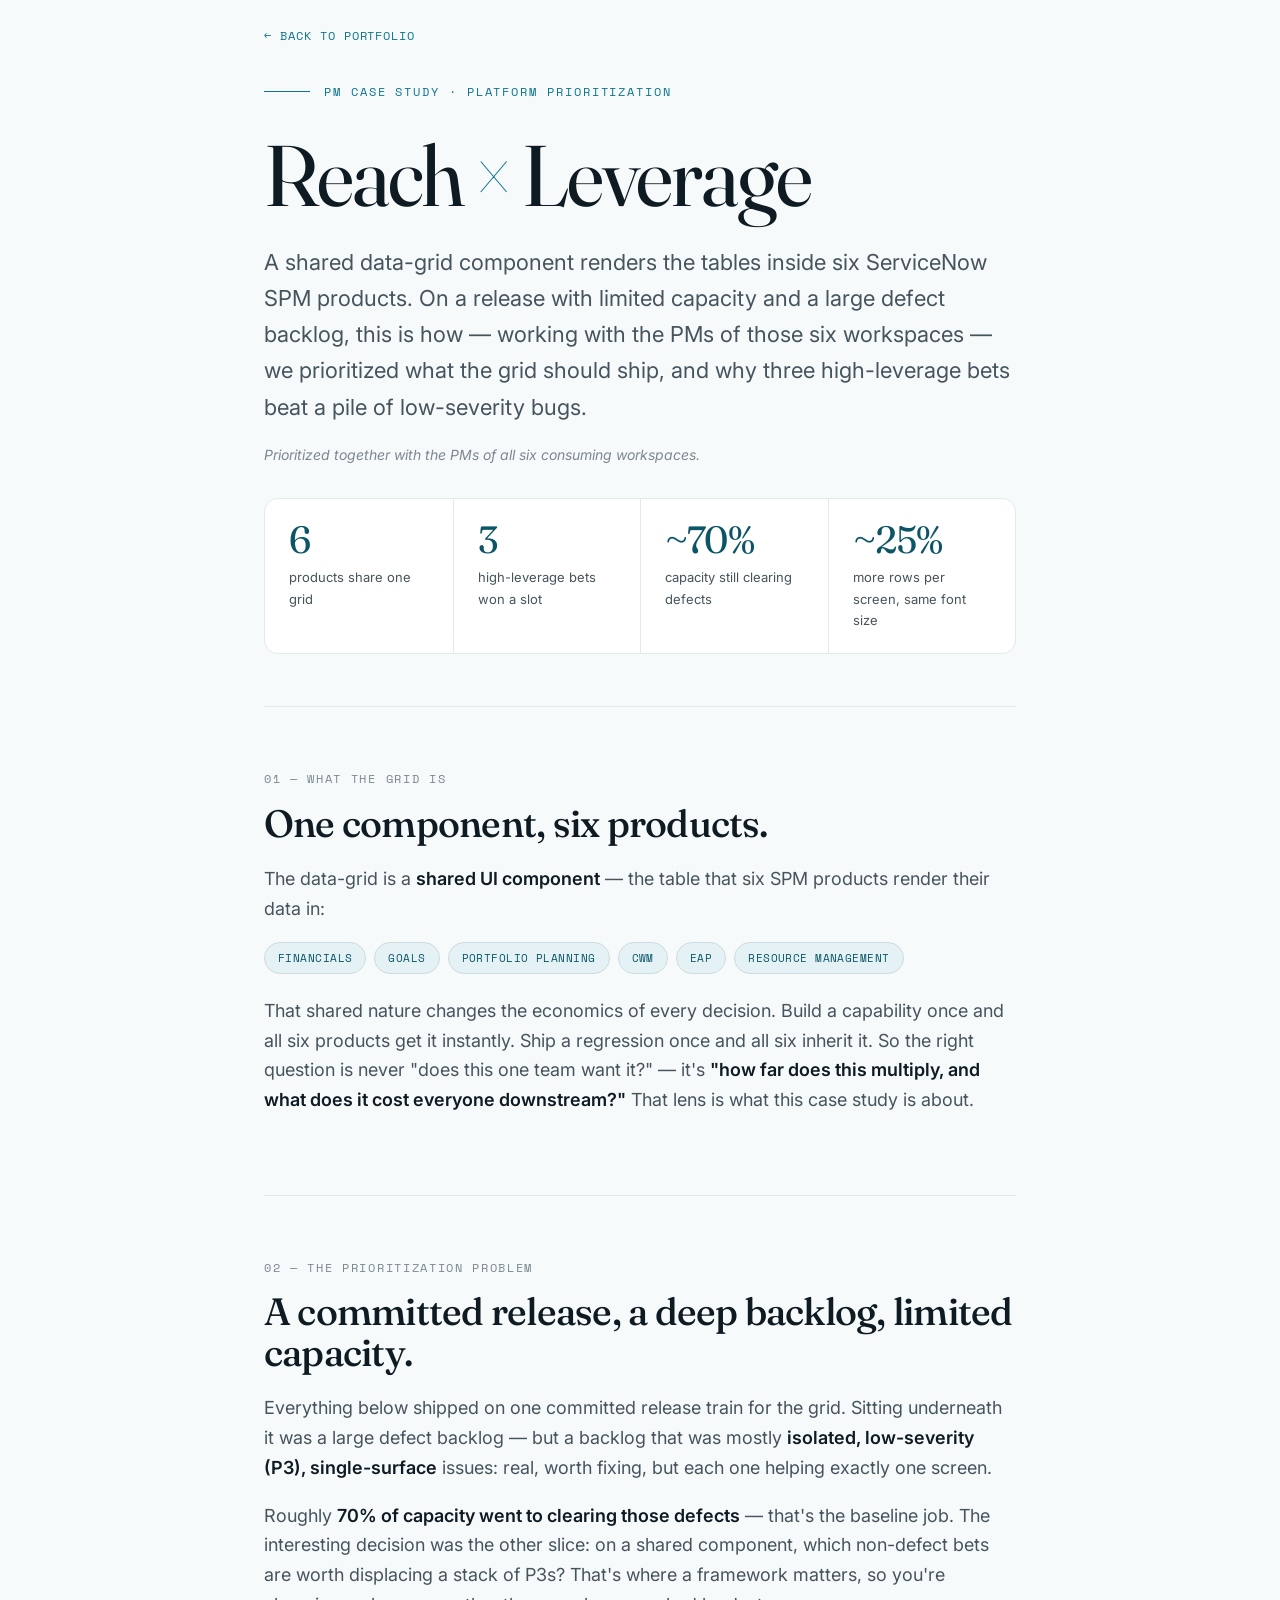
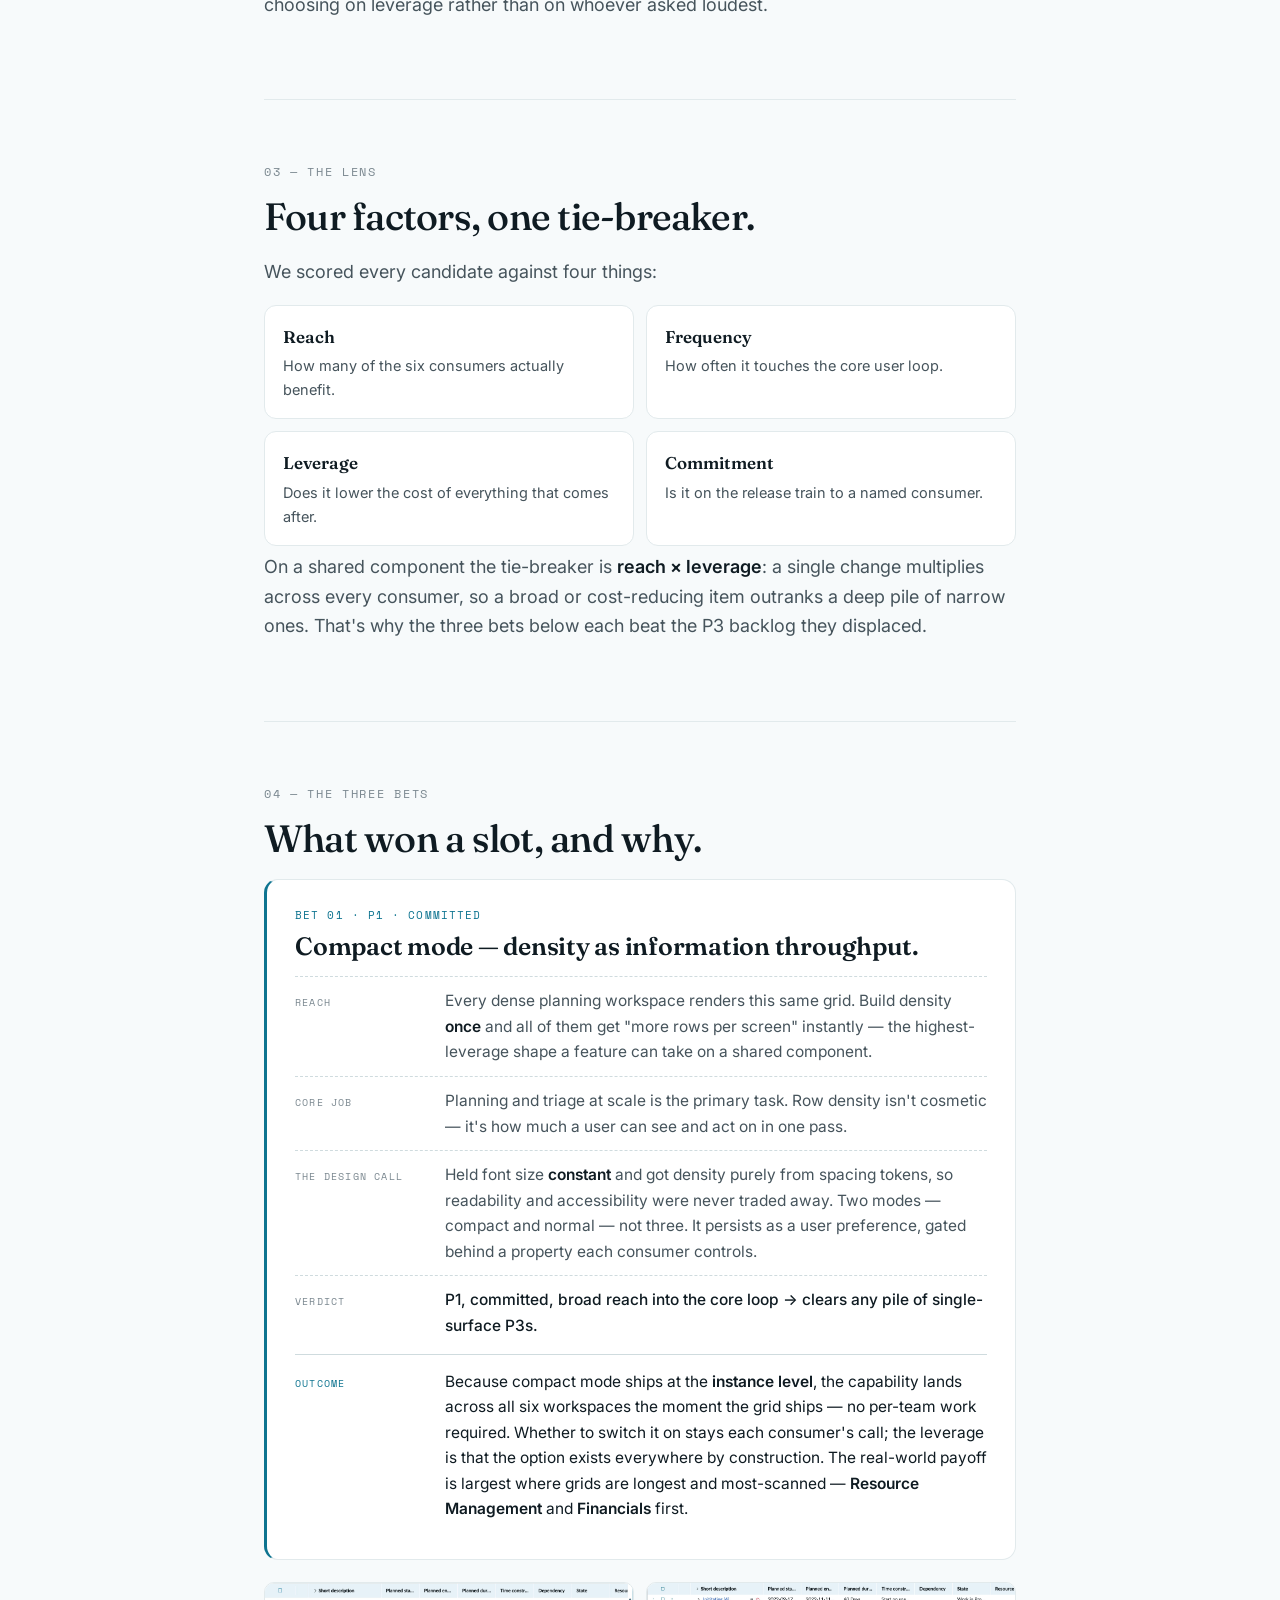
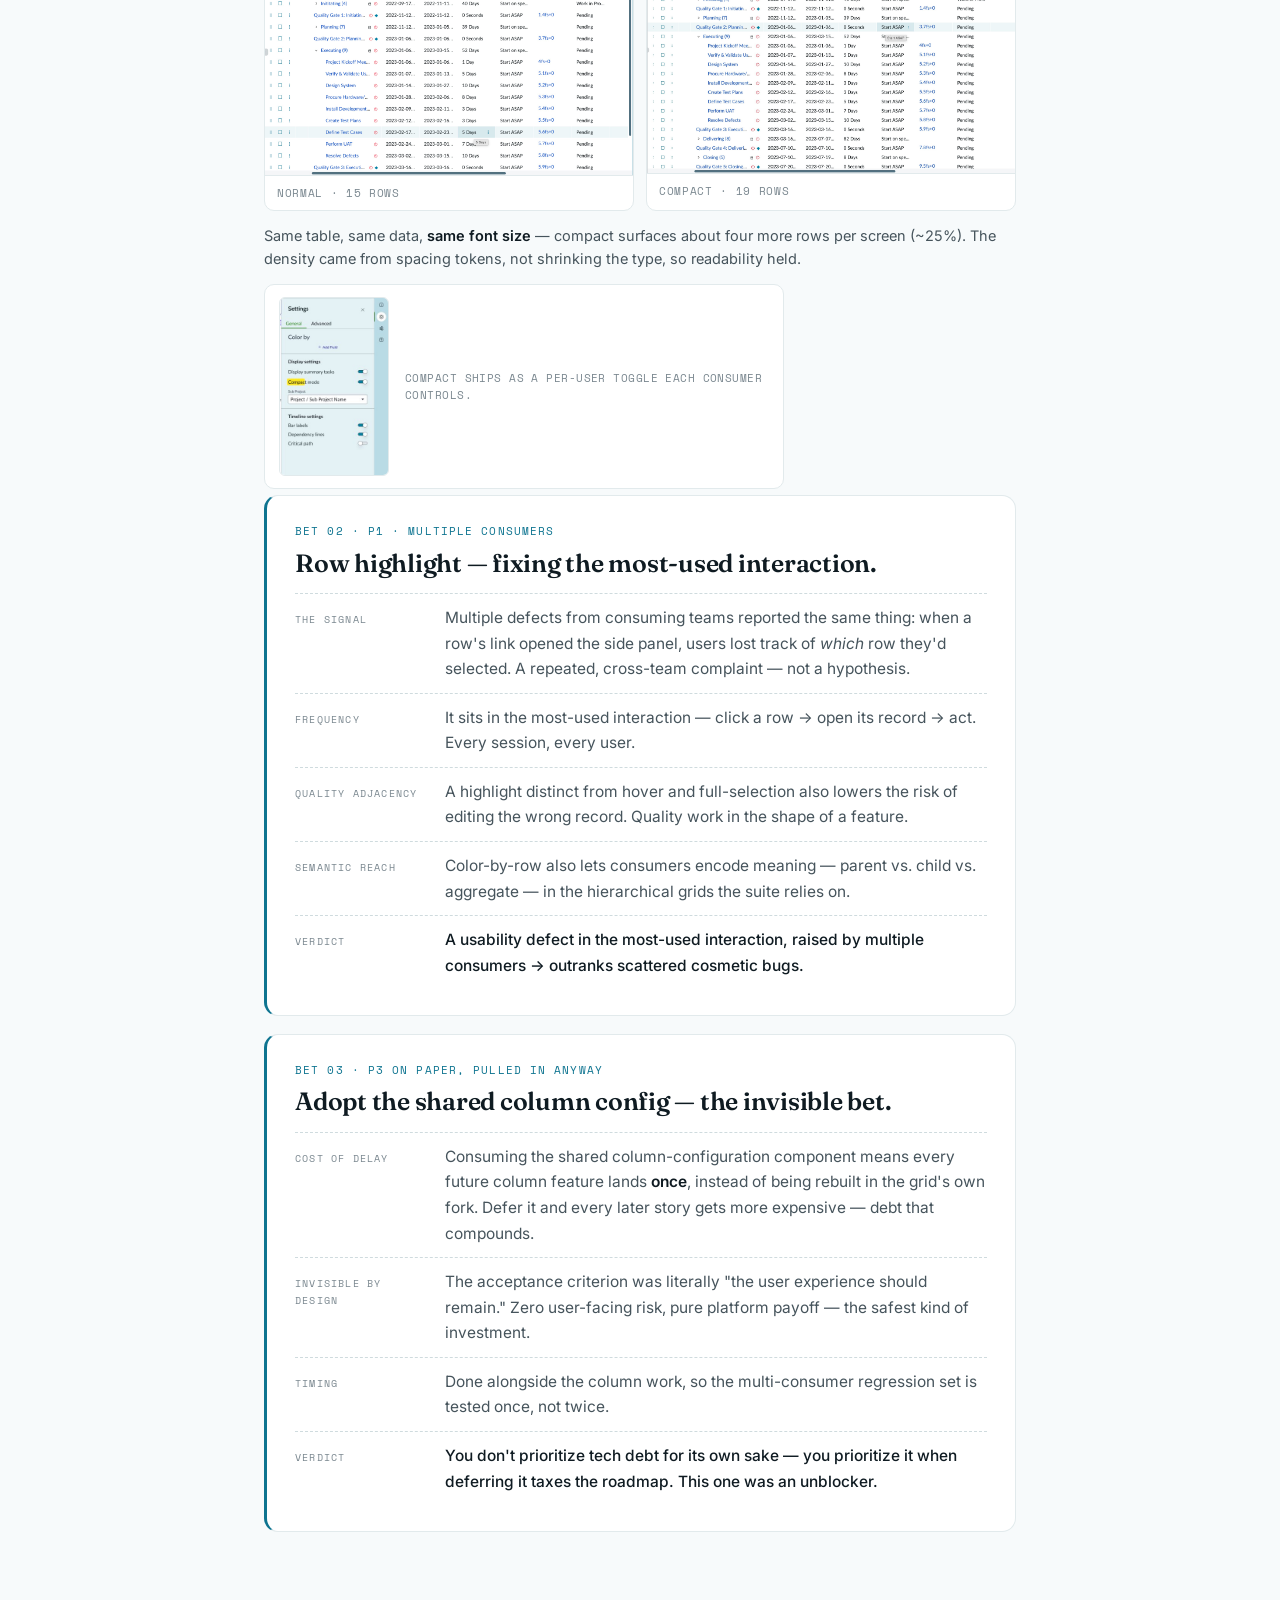
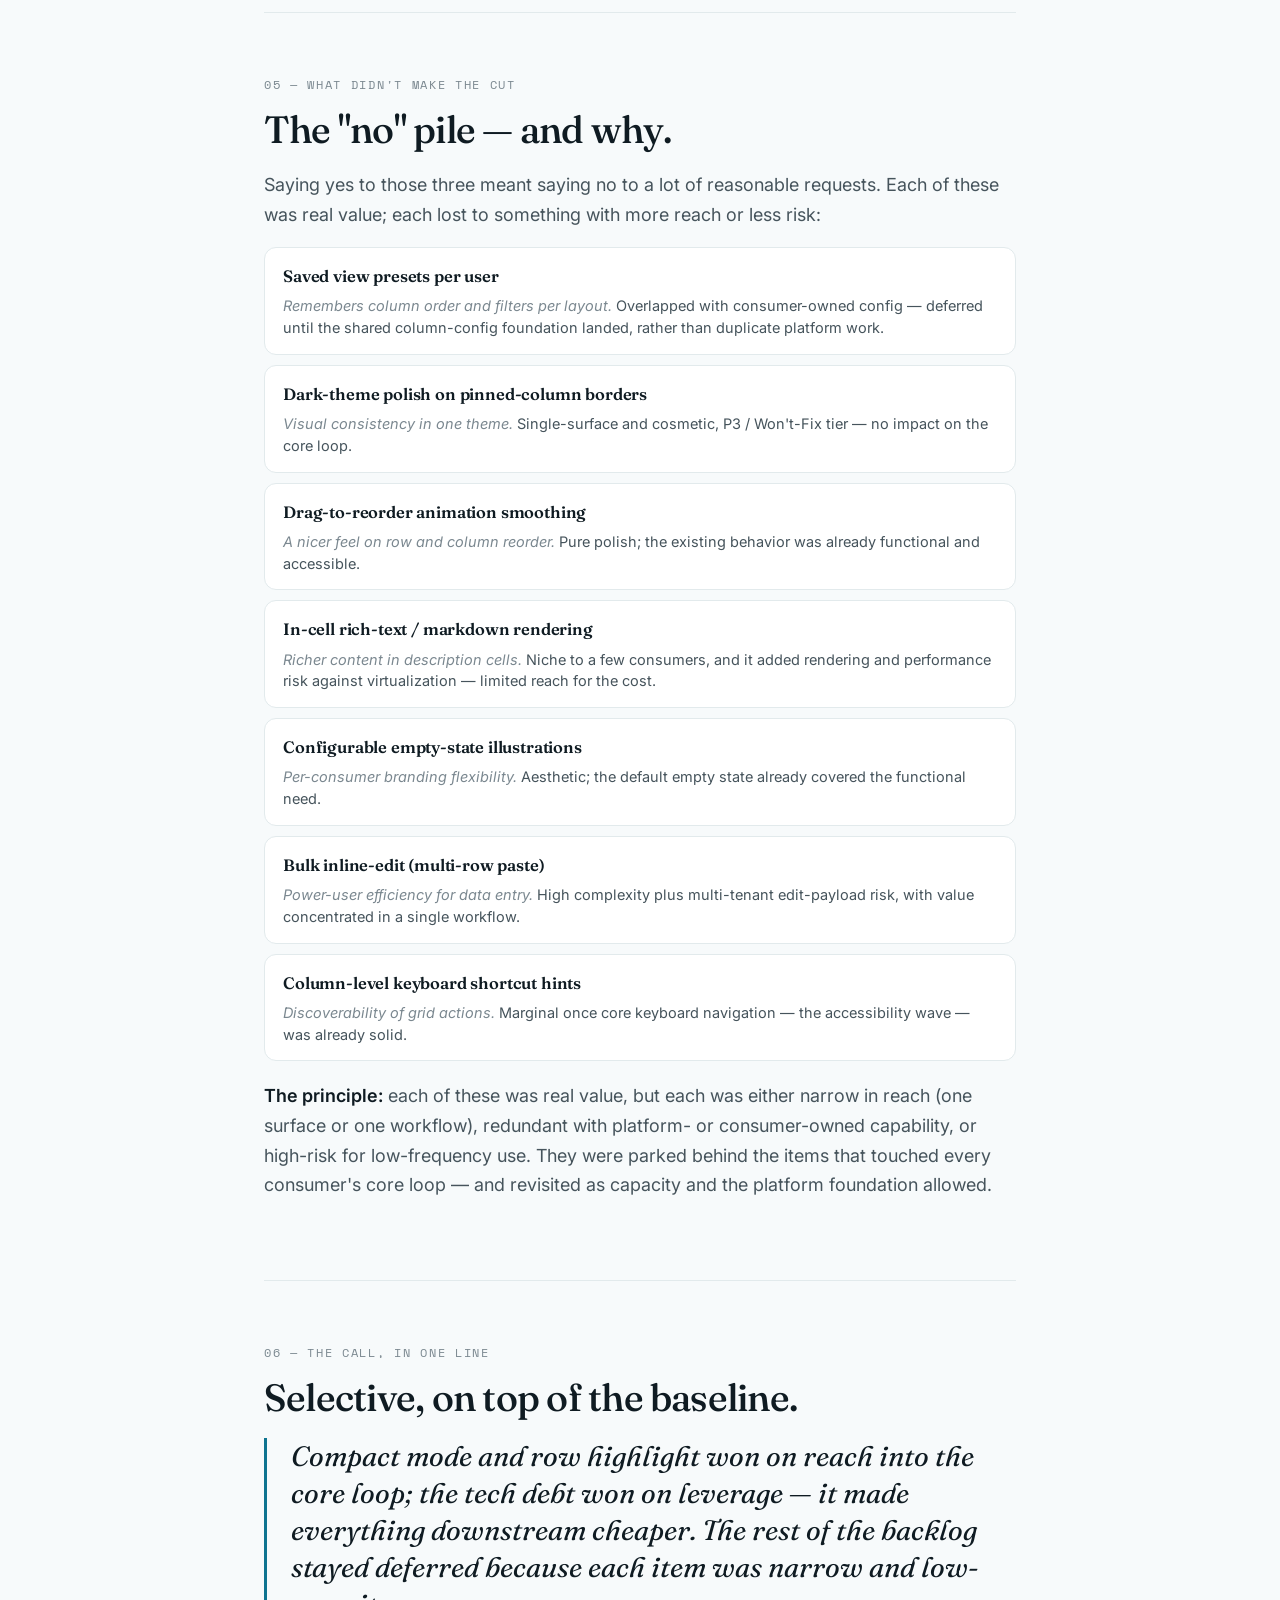
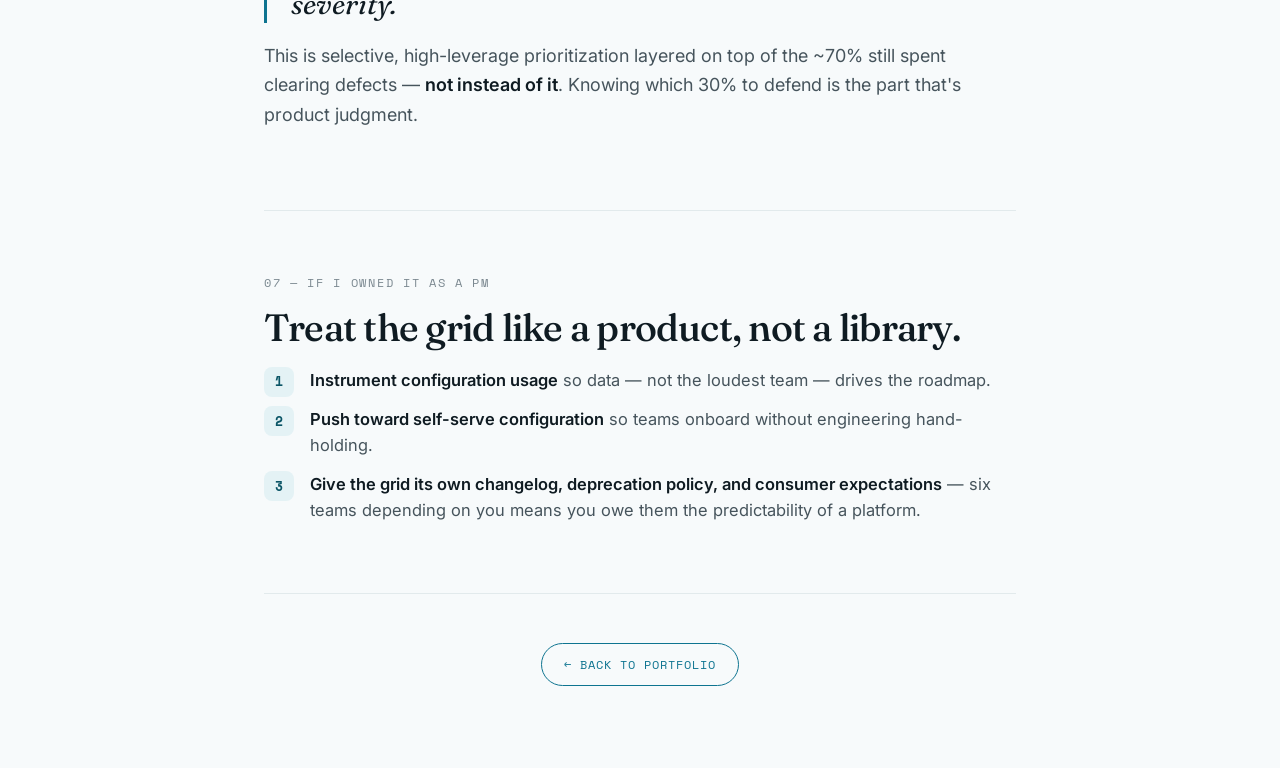
==== case-studies/spm-grid.html @ 5c8970ec "Add files via upload" ====
<!DOCTYPE html>
<html lang="en">
<head>
  <meta charset="UTF-8" />
  <meta name="viewport" content="width=device-width, initial-scale=1.0" />
  <title>Reach × Leverage — Prioritizing a Shared Data-Grid</title>
  <link rel="preconnect" href="https://fonts.googleapis.com" />
  <link rel="preconnect" href="https://fonts.gstatic.com" crossorigin />
  <link href="https://fonts.googleapis.com/css2?family=Fraunces:ital,opsz,wght@0,9..144,300;0,9..144,400;0,9..144,500;0,9..144,600;1,9..144,400;1,9..144,500&family=Inter:wght@300;400;500;600&family=Space+Mono:wght@400;700&display=swap" rel="stylesheet" />
  <style>
    :root{
      --bg:#F7FAFB; --ink:#0F1B22; --soft:#46545C; --muted:#7B8890;
      --line:#E2EAEC; --line2:#CFDBDE;
      --c:#0E7490; --c-deep:#0B5566; --tint:#E4F2F5;
      --fd:"Fraunces",Georgia,serif; --fb:"Inter",system-ui,sans-serif; --fm:"Space Mono",monospace;
      --gut:clamp(22px,5vw,80px); --maxw:880px;
    }
    *{box-sizing:border-box;margin:0;padding:0}
    html{scroll-behavior:smooth}
    body{background:var(--bg);color:var(--ink);font-family:var(--fb);font-size:18px;line-height:1.65;-webkit-font-smoothing:antialiased}
    .wrap{max-width:var(--maxw);margin:0 auto;padding:0 var(--gut)}
    .mono{font-family:var(--fm);font-size:12px;letter-spacing:.16em;text-transform:uppercase;color:var(--c)}
    .back{display:inline-block;font-family:var(--fm);font-size:12px;letter-spacing:.08em;text-transform:uppercase;color:var(--c);text-decoration:none;padding:26px 0}
    .back:hover{color:var(--c-deep)}

    .hero{padding:10px 0 52px}
    .hero .eye{display:flex;align-items:center;gap:14px;margin-bottom:30px}
    .hero .eye .ln{width:46px;height:1px;background:var(--c)}
    .hero h1{font-family:var(--fd);font-weight:400;font-size:clamp(40px,8vw,86px);line-height:1.0;letter-spacing:-.025em}
    .hero h1 em{font-style:normal;color:var(--c)}
    .hero .lede{margin-top:26px;font-size:clamp(18px,2.2vw,22px);color:var(--soft);max-width:60ch}
    .povline{margin-top:18px;font-size:14px;color:var(--muted);font-style:italic}

    .nums{display:grid;grid-template-columns:repeat(2,1fr);border:1px solid var(--line);border-radius:14px;overflow:hidden;margin-top:32px;background:#fff}
    .nums .n{padding:22px 24px;border-bottom:1px solid var(--line)}
    .nums .n:nth-child(odd){border-right:1px solid var(--line)}
    .nums .big{font-family:var(--fd);font-weight:400;font-size:38px;line-height:1;letter-spacing:-.02em;color:var(--c-deep)}
    .nums .cap{margin-top:8px;font-size:13px;color:var(--soft)}
    @media(min-width:680px){
      .nums{grid-template-columns:repeat(4,1fr)}
      .nums .n{border-bottom:none}
      .nums .n:nth-child(odd){border-right:none}
      .nums .n+.n{border-left:1px solid var(--line)}
    }

    section{padding:clamp(38px,6vw,62px) 0;border-top:1px solid var(--line)}
    .kick{font-family:var(--fm);font-size:12px;letter-spacing:.14em;text-transform:uppercase;color:var(--muted);margin-bottom:14px}
    h2{font-family:var(--fd);font-weight:500;font-size:clamp(26px,4vw,38px);letter-spacing:-.02em;line-height:1.08;margin-bottom:20px}
    p{margin-bottom:18px;color:var(--soft)}
    p strong,li strong{color:var(--ink);font-weight:600}
    .em{font-family:var(--fd);font-style:italic;color:var(--ink)}

    .teams{display:flex;flex-wrap:wrap;gap:8px;margin:6px 0 22px}
    .teams span{font-family:var(--fm);font-size:11px;letter-spacing:.04em;text-transform:uppercase;color:var(--c-deep);background:var(--tint);border:1px solid var(--line2);border-radius:999px;padding:6px 13px}

    .pull{font-family:var(--fd);font-weight:400;font-style:italic;font-size:clamp(21px,3.2vw,28px);line-height:1.32;color:var(--ink);border-left:3px solid var(--c);padding-left:24px;margin:6px 0 18px}

    /* four-factor lens */
    .lens{list-style:none;display:grid;gap:12px;margin:8px 0 6px}
    .lens li{background:#fff;border:1px solid var(--line);border-radius:12px;padding:16px 18px}
    .lens li b{font-family:var(--fd);font-weight:600;font-size:17px;color:var(--ink)}
    .lens li span{display:block;margin-top:3px;font-size:14.5px;color:var(--soft)}
    @media(min-width:640px){.lens{grid-template-columns:repeat(2,1fr)}}

    /* numbered moves list */
    .moves{list-style:none;counter-reset:m;display:grid;gap:14px;margin:8px 0}
    .moves li{position:relative;padding-left:46px;color:var(--soft);font-size:16.5px;line-height:1.55}
    .moves li::before{counter-increment:m;content:counter(m);position:absolute;left:0;top:-1px;width:30px;height:30px;border-radius:8px;background:var(--tint);color:var(--c-deep);font-family:var(--fm);font-size:13px;font-weight:700;display:flex;align-items:center;justify-content:center}
    .moves li b{color:var(--ink);font-weight:600}

    /* deprioritized list */
    .deprio{list-style:none;display:grid;gap:10px;margin:10px 0 20px}
    .deprio li{background:#fff;border:1px solid var(--line);border-radius:12px;padding:15px 18px}
    .deprio li h4{font-family:var(--fd);font-weight:600;font-size:16.5px;color:var(--ink);margin-bottom:5px;letter-spacing:-.01em}
    .deprio li .why{margin:0;font-size:14.5px;color:var(--soft);line-height:1.5}
    .deprio li .why .val{color:var(--muted);font-style:italic}

    /* compact before/after comparison */
    .compare{margin:22px 0 6px}
    .pair{display:grid;grid-template-columns:1fr;gap:12px}
    .shot{border:1px solid var(--line);border-radius:10px;overflow:hidden;background:#fff}
    .shot img{display:block;width:100%;height:auto}
    .shot .cap2{display:block;font-family:var(--fm);font-size:11px;letter-spacing:.06em;text-transform:uppercase;color:var(--muted);padding:8px 12px;border-top:1px solid var(--line)}
    .figcap{font-size:14.5px;color:var(--soft);margin:14px 0;line-height:1.55}
    .figcap strong{color:var(--ink)}
    .toggle{display:flex;align-items:center;gap:16px;background:#fff;border:1px solid var(--line);border-radius:10px;padding:12px 14px;max-width:520px}
    .toggle img{width:110px;height:auto;border:1px solid var(--line);border-radius:6px;flex:none}
    .toggle .cap2{font-family:var(--fm);font-size:11px;letter-spacing:.04em;text-transform:uppercase;color:var(--muted);line-height:1.5}
    @media(min-width:680px){.pair{grid-template-columns:1fr 1fr}}

    .decision{background:#fff;border:1px solid var(--line);border-left:3px solid var(--c);border-radius:14px;padding:26px 28px;margin-bottom:18px}
    .decision .tag{font-family:var(--fm);font-size:11px;letter-spacing:.1em;text-transform:uppercase;color:var(--c);margin-bottom:8px}
    .decision h3{font-family:var(--fd);font-weight:600;font-size:clamp(20px,2.6vw,25px);letter-spacing:-.01em;color:var(--ink);line-height:1.14;margin-bottom:16px}
    .decision .row{display:grid;grid-template-columns:1fr;gap:3px;padding:11px 0;border-top:1px dashed var(--line2)}
    .decision .row .lbl{font-family:var(--fm);font-size:10px;letter-spacing:.12em;text-transform:uppercase;color:var(--muted)}
    .decision .row p{margin:0;font-size:15.5px;color:var(--soft)}
    .decision .row.verdict p{color:var(--ink);font-weight:500}
    .decision .row.outcome{border-top:1px solid var(--line2);margin-top:4px;padding-top:14px}
    .decision .row.outcome .lbl{color:var(--c)}
    .decision .row.outcome p{color:var(--ink)}
    @media(min-width:640px){.decision .row{grid-template-columns:130px 1fr;gap:20px;align-items:baseline}}

    .endcap{padding:54px 0 90px;text-align:center;border-top:1px solid var(--line)}
    .endcap a{font-family:var(--fm);font-size:12px;letter-spacing:.08em;text-transform:uppercase;color:var(--c);text-decoration:none;border:1px solid var(--c);border-radius:999px;padding:12px 22px}
    .endcap a:hover{background:var(--c);color:#fff}
    @media (prefers-reduced-motion:reduce){*{scroll-behavior:auto}}
  </style>
</head>
<body>
  <div class="wrap">
    <a class="back" href="../index.html">← Back to portfolio</a>

    <!-- HERO -->
    <header class="hero">
      <div class="eye"><span class="ln"></span><span class="mono">PM Case Study · Platform Prioritization</span></div>
      <h1>Reach <em>×</em> Leverage</h1>
      <p class="lede">A shared data-grid component renders the tables inside six ServiceNow SPM products. On a release with limited capacity and a large defect backlog, this is how — working with the PMs of those six workspaces — we prioritized what the grid should ship, and why three high-leverage bets beat a pile of low-severity bugs.</p>
      <p class="povline">Prioritized together with the PMs of all six consuming workspaces.</p>

      <div class="nums">
        <div class="n"><div class="big">6</div><div class="cap">products share one grid</div></div>
        <div class="n"><div class="big">3</div><div class="cap">high-leverage bets won a slot</div></div>
        <div class="n"><div class="big">~70%</div><div class="cap">capacity still clearing defects</div></div>
        <div class="n"><div class="big">~25%</div><div class="cap">more rows per screen, same font size</div></div>
      </div>
    </header>

    <!-- 01 WHAT THE GRID IS -->
    <section>
      <div class="kick">01 — What the grid is</div>
      <h2>One component, six products.</h2>
      <p>The data-grid is a <strong>shared UI component</strong> — the table that six SPM products render their data in:</p>
      <div class="teams">
        <span>Financials</span><span>Goals</span><span>Portfolio Planning</span><span>CWM</span><span>EAP</span><span>Resource Management</span>
      </div>
      <p>That shared nature changes the economics of every decision. Build a capability once and all six products get it instantly. Ship a regression once and all six inherit it. So the right question is never "does this one team want it?" — it's <strong>"how far does this multiply, and what does it cost everyone downstream?"</strong> That lens is what this case study is about.</p>
    </section>

    <!-- 02 THE PROBLEM -->
    <section>
      <div class="kick">02 — The prioritization problem</div>
      <h2>A committed release, a deep backlog, limited capacity.</h2>
      <p>Everything below shipped on one committed release train for the grid. Sitting underneath it was a large defect backlog — but a backlog that was mostly <strong>isolated, low-severity (P3), single-surface</strong> issues: real, worth fixing, but each one helping exactly one screen.</p>
      <p>Roughly <strong>70% of capacity went to clearing those defects</strong> — that's the baseline job. The interesting decision was the other slice: on a shared component, which non-defect bets are worth displacing a stack of P3s? That's where a framework matters, so you're choosing on leverage rather than on whoever asked loudest.</p>
    </section>

    <!-- 03 THE LENS -->
    <section>
      <div class="kick">03 — The lens</div>
      <h2>Four factors, one tie-breaker.</h2>
      <p>We scored every candidate against four things:</p>
      <ul class="lens">
        <li><b>Reach</b><span>How many of the six consumers actually benefit.</span></li>
        <li><b>Frequency</b><span>How often it touches the core user loop.</span></li>
        <li><b>Leverage</b><span>Does it lower the cost of everything that comes after.</span></li>
        <li><b>Commitment</b><span>Is it on the release train to a named consumer.</span></li>
      </ul>
      <p>On a shared component the tie-breaker is <strong>reach × leverage</strong>: a single change multiplies across every consumer, so a broad or cost-reducing item outranks a deep pile of narrow ones. That's why the three bets below each beat the P3 backlog they displaced.</p>
    </section>

    <!-- 04 THE BETS -->
    <section>
      <div class="kick">04 — The three bets</div>
      <h2>What won a slot, and why.</h2>

      <div class="decision">
        <div class="tag">Bet 01 · P1 · committed</div>
        <h3>Compact mode — density as information throughput.</h3>
        <div class="row"><span class="lbl">Reach</span><p>Every dense planning workspace renders this same grid. Build density <strong>once</strong> and all of them get "more rows per screen" instantly — the highest-leverage shape a feature can take on a shared component.</p></div>
        <div class="row"><span class="lbl">Core job</span><p>Planning and triage at scale is the primary task. Row density isn't cosmetic — it's how much a user can see and act on in one pass.</p></div>
        <div class="row"><span class="lbl">The design call</span><p>Held font size <strong>constant</strong> and got density purely from spacing tokens, so readability and accessibility were never traded away. Two modes — compact and normal — not three. It persists as a user preference, gated behind a property each consumer controls.</p></div>
        <div class="row verdict"><span class="lbl">Verdict</span><p>P1, committed, broad reach into the core loop → clears any pile of single-surface P3s.</p></div>
        <div class="row outcome"><span class="lbl">Outcome</span><p>Because compact mode ships at the <strong>instance level</strong>, the capability lands across all six workspaces the moment the grid ships — no per-team work required. Whether to switch it on stays each consumer's call; the leverage is that the option exists everywhere by construction. The real-world payoff is largest where grids are longest and most-scanned — <strong>Resource Management</strong> and <strong>Financials</strong> first.</p></div>
      </div>

      <div class="compare">
        <div class="pair">
          <div class="shot"><img src="../assets/grid-normal.png" alt="The grid in normal density, 15 rows visible" /><span class="cap2">Normal · 15 rows</span></div>
          <div class="shot"><img src="../assets/grid-compact.png" alt="The grid in compact density, 19 rows visible" /><span class="cap2">Compact · 19 rows</span></div>
        </div>
        <p class="figcap">Same table, same data, <strong>same font size</strong> — compact surfaces about four more rows per screen (~25%). The density came from spacing tokens, not shrinking the type, so readability held.</p>
        <div class="toggle"><img src="../assets/grid-toggle.png" alt="Settings panel showing a Compact mode toggle" /><span class="cap2">Compact ships as a per-user toggle each consumer controls.</span></div>
      </div>

      <div class="decision">
        <div class="tag">Bet 02 · P1 · multiple consumers</div>
        <h3>Row highlight — fixing the most-used interaction.</h3>
        <div class="row"><span class="lbl">The signal</span><p>Multiple defects from consuming teams reported the same thing: when a row's link opened the side panel, users lost track of <em>which</em> row they'd selected. A repeated, cross-team complaint — not a hypothesis.</p></div>
        <div class="row"><span class="lbl">Frequency</span><p>It sits in the most-used interaction — click a row → open its record → act. Every session, every user.</p></div>
        <div class="row"><span class="lbl">Quality adjacency</span><p>A highlight distinct from hover and full-selection also lowers the risk of editing the wrong record. Quality work in the shape of a feature.</p></div>
        <div class="row"><span class="lbl">Semantic reach</span><p>Color-by-row also lets consumers encode meaning — parent vs. child vs. aggregate — in the hierarchical grids the suite relies on.</p></div>
        <div class="row verdict"><span class="lbl">Verdict</span><p>A usability defect in the most-used interaction, raised by multiple consumers → outranks scattered cosmetic bugs.</p></div>
      </div>

      <div class="decision">
        <div class="tag">Bet 03 · P3 on paper, pulled in anyway</div>
        <h3>Adopt the shared column config — the invisible bet.</h3>
        <div class="row"><span class="lbl">Cost of delay</span><p>Consuming the shared column-configuration component means every future column feature lands <strong>once</strong>, instead of being rebuilt in the grid's own fork. Defer it and every later story gets more expensive — debt that compounds.</p></div>
        <div class="row"><span class="lbl">Invisible by design</span><p>The acceptance criterion was literally "the user experience should remain." Zero user-facing risk, pure platform payoff — the safest kind of investment.</p></div>
        <div class="row"><span class="lbl">Timing</span><p>Done alongside the column work, so the multi-consumer regression set is tested once, not twice.</p></div>
        <div class="row verdict"><span class="lbl">Verdict</span><p>You don't prioritize tech debt for its own sake — you prioritize it when deferring it taxes the roadmap. This one was an unblocker.</p></div>
      </div>
    </section>

    <!-- 05 DEPRIORITIZED -->
    <section>
      <div class="kick">05 — What didn't make the cut</div>
      <h2>The "no" pile — and why.</h2>
      <p>Saying yes to those three meant saying no to a lot of reasonable requests. Each of these was real value; each lost to something with more reach or less risk:</p>
      <ul class="deprio">
        <li><h4>Saved view presets per user</h4><p class="why"><span class="val">Remembers column order and filters per layout.</span> Overlapped with consumer-owned config — deferred until the shared column-config foundation landed, rather than duplicate platform work.</p></li>
        <li><h4>Dark-theme polish on pinned-column borders</h4><p class="why"><span class="val">Visual consistency in one theme.</span> Single-surface and cosmetic, P3 / Won't-Fix tier — no impact on the core loop.</p></li>
        <li><h4>Drag-to-reorder animation smoothing</h4><p class="why"><span class="val">A nicer feel on row and column reorder.</span> Pure polish; the existing behavior was already functional and accessible.</p></li>
        <li><h4>In-cell rich-text / markdown rendering</h4><p class="why"><span class="val">Richer content in description cells.</span> Niche to a few consumers, and it added rendering and performance risk against virtualization — limited reach for the cost.</p></li>
        <li><h4>Configurable empty-state illustrations</h4><p class="why"><span class="val">Per-consumer branding flexibility.</span> Aesthetic; the default empty state already covered the functional need.</p></li>
        <li><h4>Bulk inline-edit (multi-row paste)</h4><p class="why"><span class="val">Power-user efficiency for data entry.</span> High complexity plus multi-tenant edit-payload risk, with value concentrated in a single workflow.</p></li>
        <li><h4>Column-level keyboard shortcut hints</h4><p class="why"><span class="val">Discoverability of grid actions.</span> Marginal once core keyboard navigation — the accessibility wave — was already solid.</p></li>
      </ul>
      <p><strong>The principle:</strong> each of these was real value, but each was either narrow in reach (one surface or one workflow), redundant with platform- or consumer-owned capability, or high-risk for low-frequency use. They were parked behind the items that touched every consumer's core loop — and revisited as capacity and the platform foundation allowed.</p>
    </section>

    <!-- 06 THE CALL -->
    <section>
      <div class="kick">06 — The call, in one line</div>
      <h2>Selective, on top of the baseline.</h2>
      <p class="pull">Compact mode and row highlight won on reach into the core loop; the tech debt won on leverage — it made everything downstream cheaper. The rest of the backlog stayed deferred because each item was narrow and low-severity.</p>
      <p>This is selective, high-leverage prioritization layered on top of the ~70% still spent clearing defects — <strong>not instead of it</strong>. Knowing which 30% to defend is the part that's product judgment.</p>
    </section>

    <!-- 07 IF I OWNED IT -->
    <section>
      <div class="kick">07 — If I owned it as a PM</div>
      <h2>Treat the grid like a product, not a library.</h2>
      <ul class="moves">
        <li><b>Instrument configuration usage</b> so data — not the loudest team — drives the roadmap.</li>
        <li><b>Push toward self-serve configuration</b> so teams onboard without engineering hand-holding.</li>
        <li><b>Give the grid its own changelog, deprecation policy, and consumer expectations</b> — six teams depending on you means you owe them the predictability of a platform.</li>
      </ul>
    </section>

    <div class="endcap">
      <a href="../index.html">← Back to portfolio</a>
    </div>
  </div>
</body>
</html>
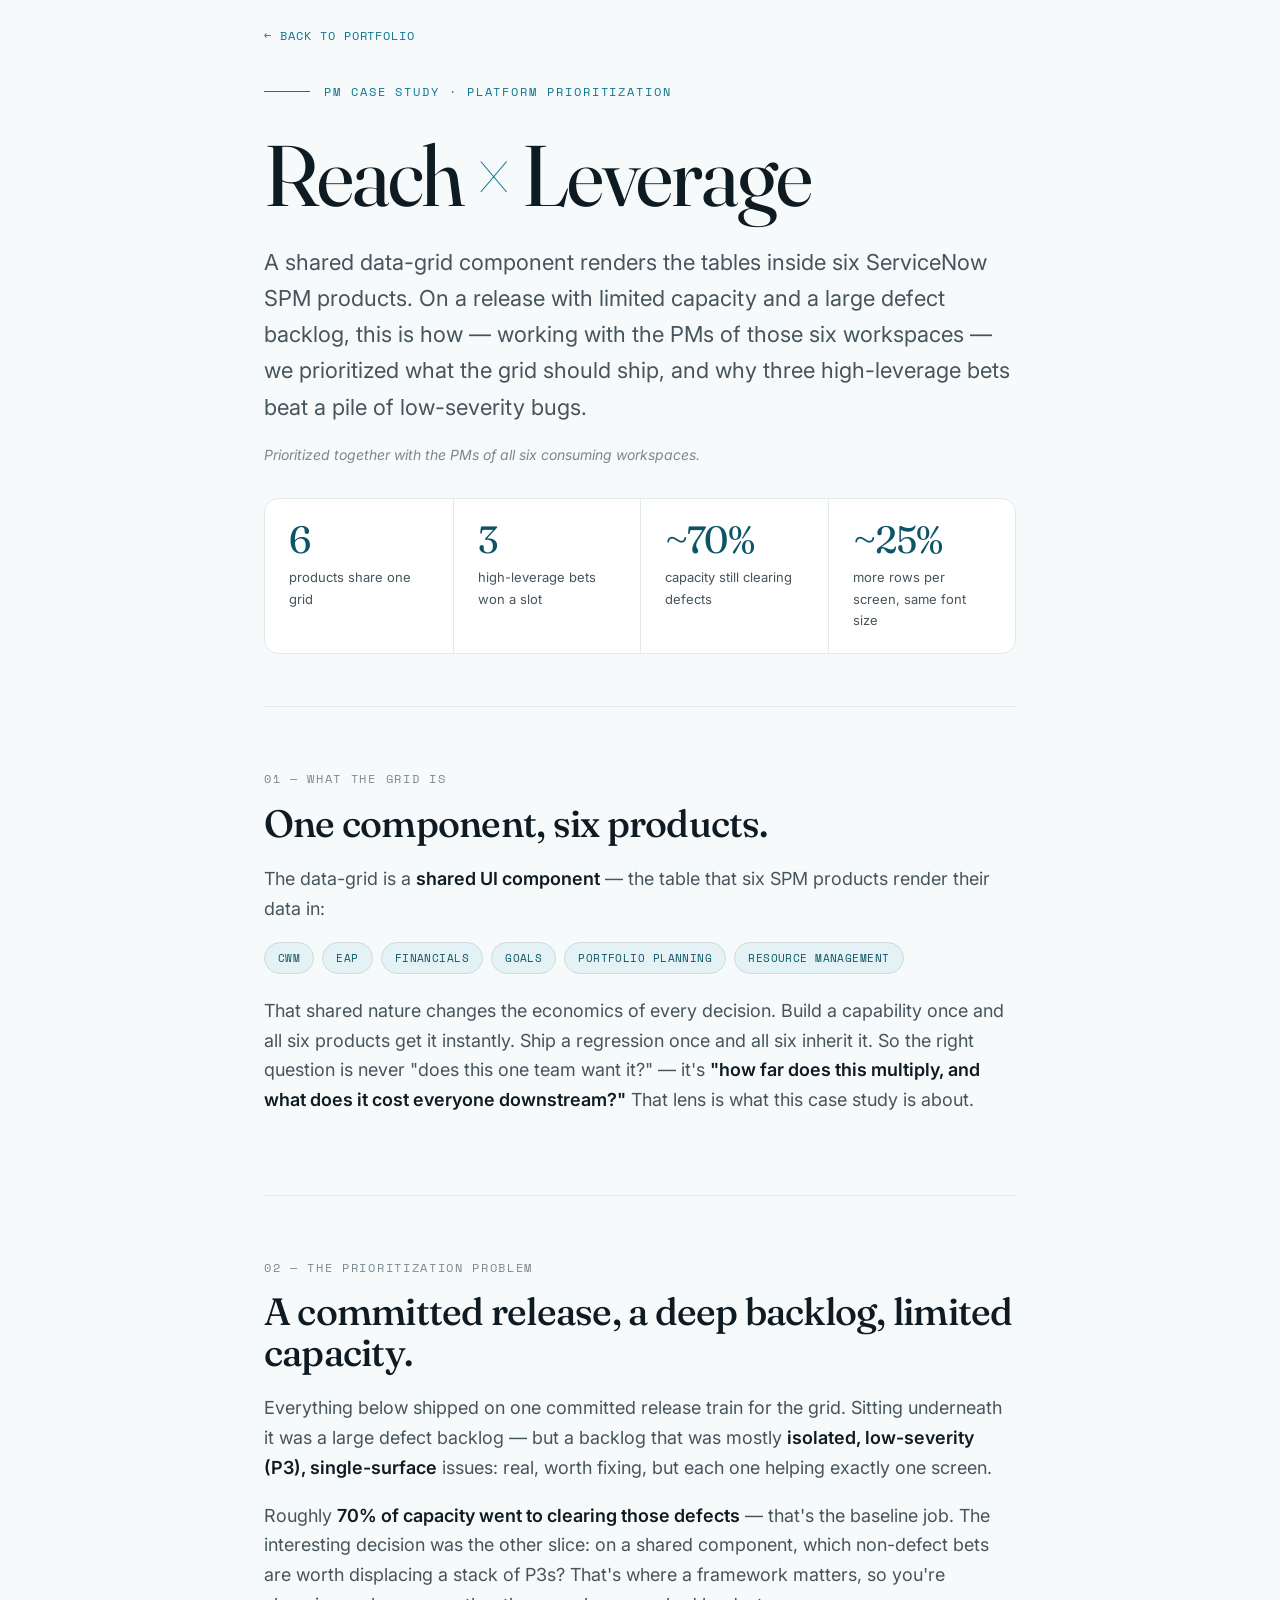
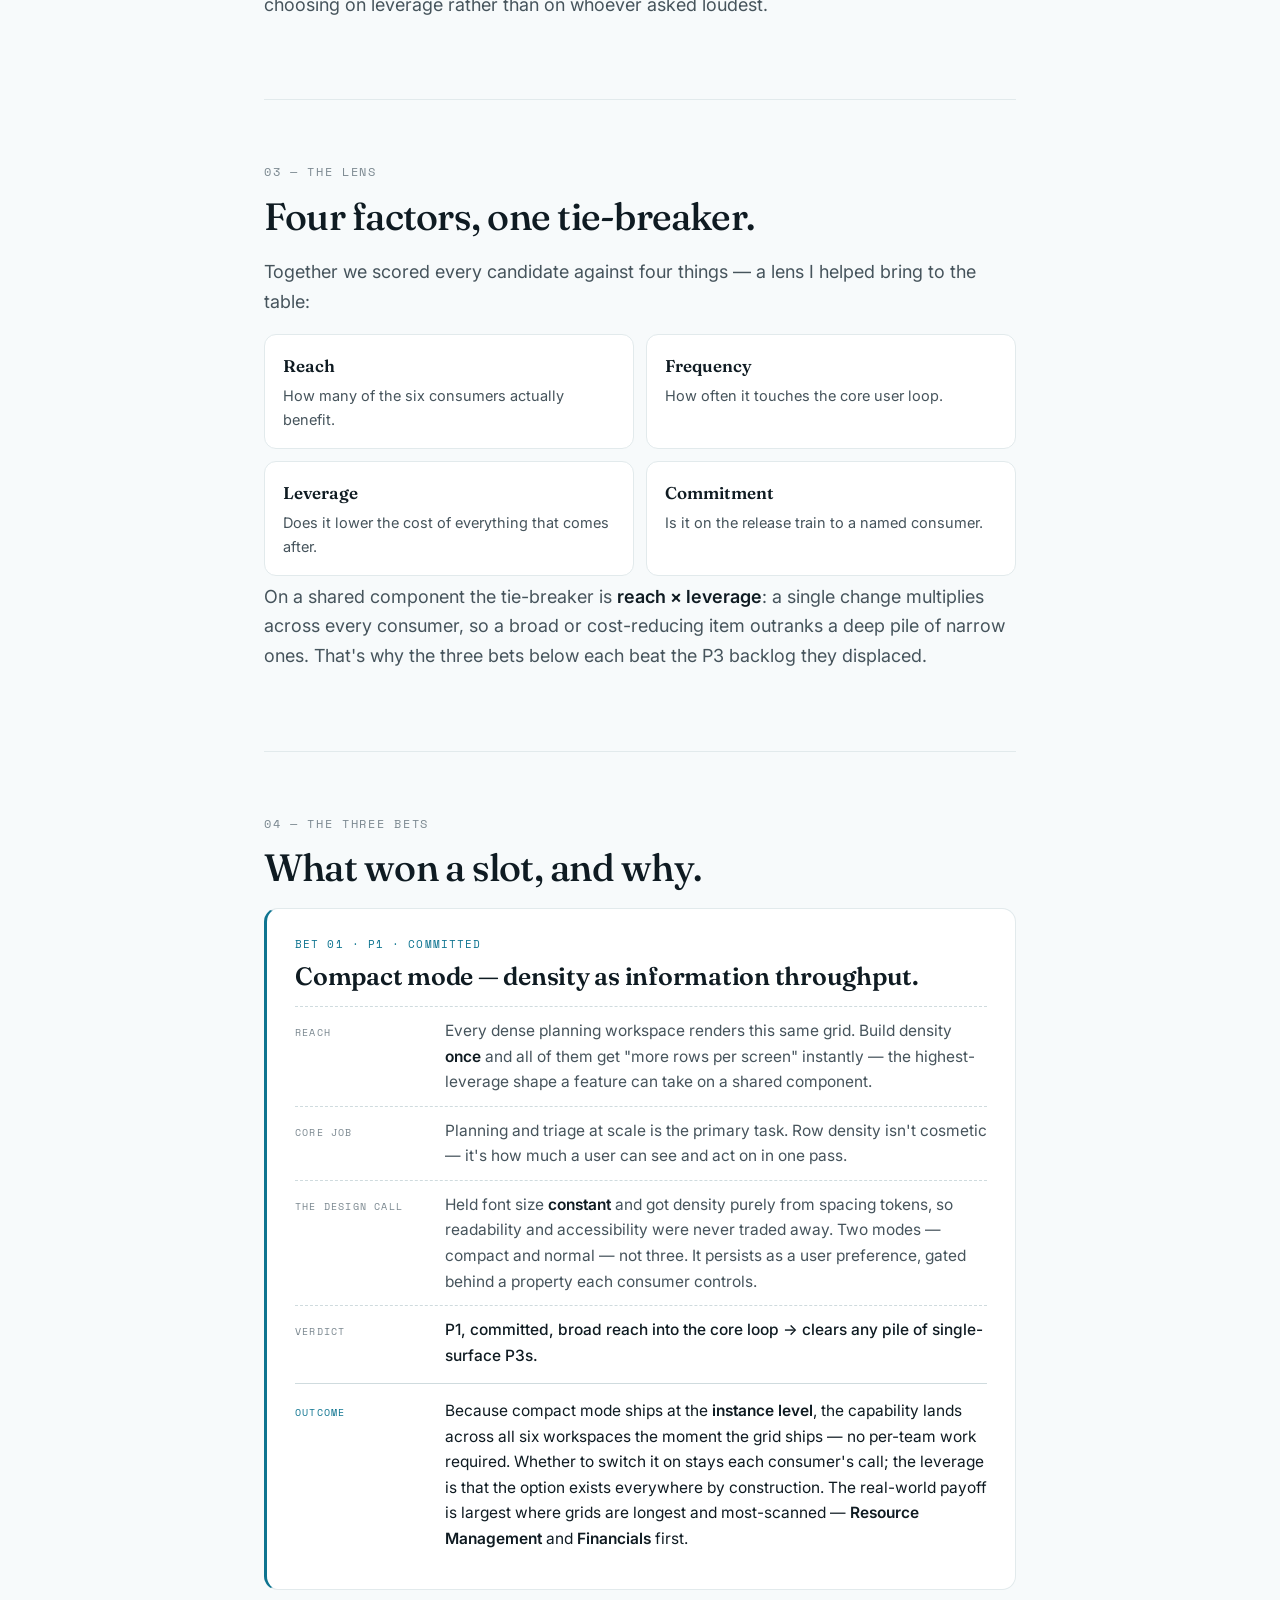
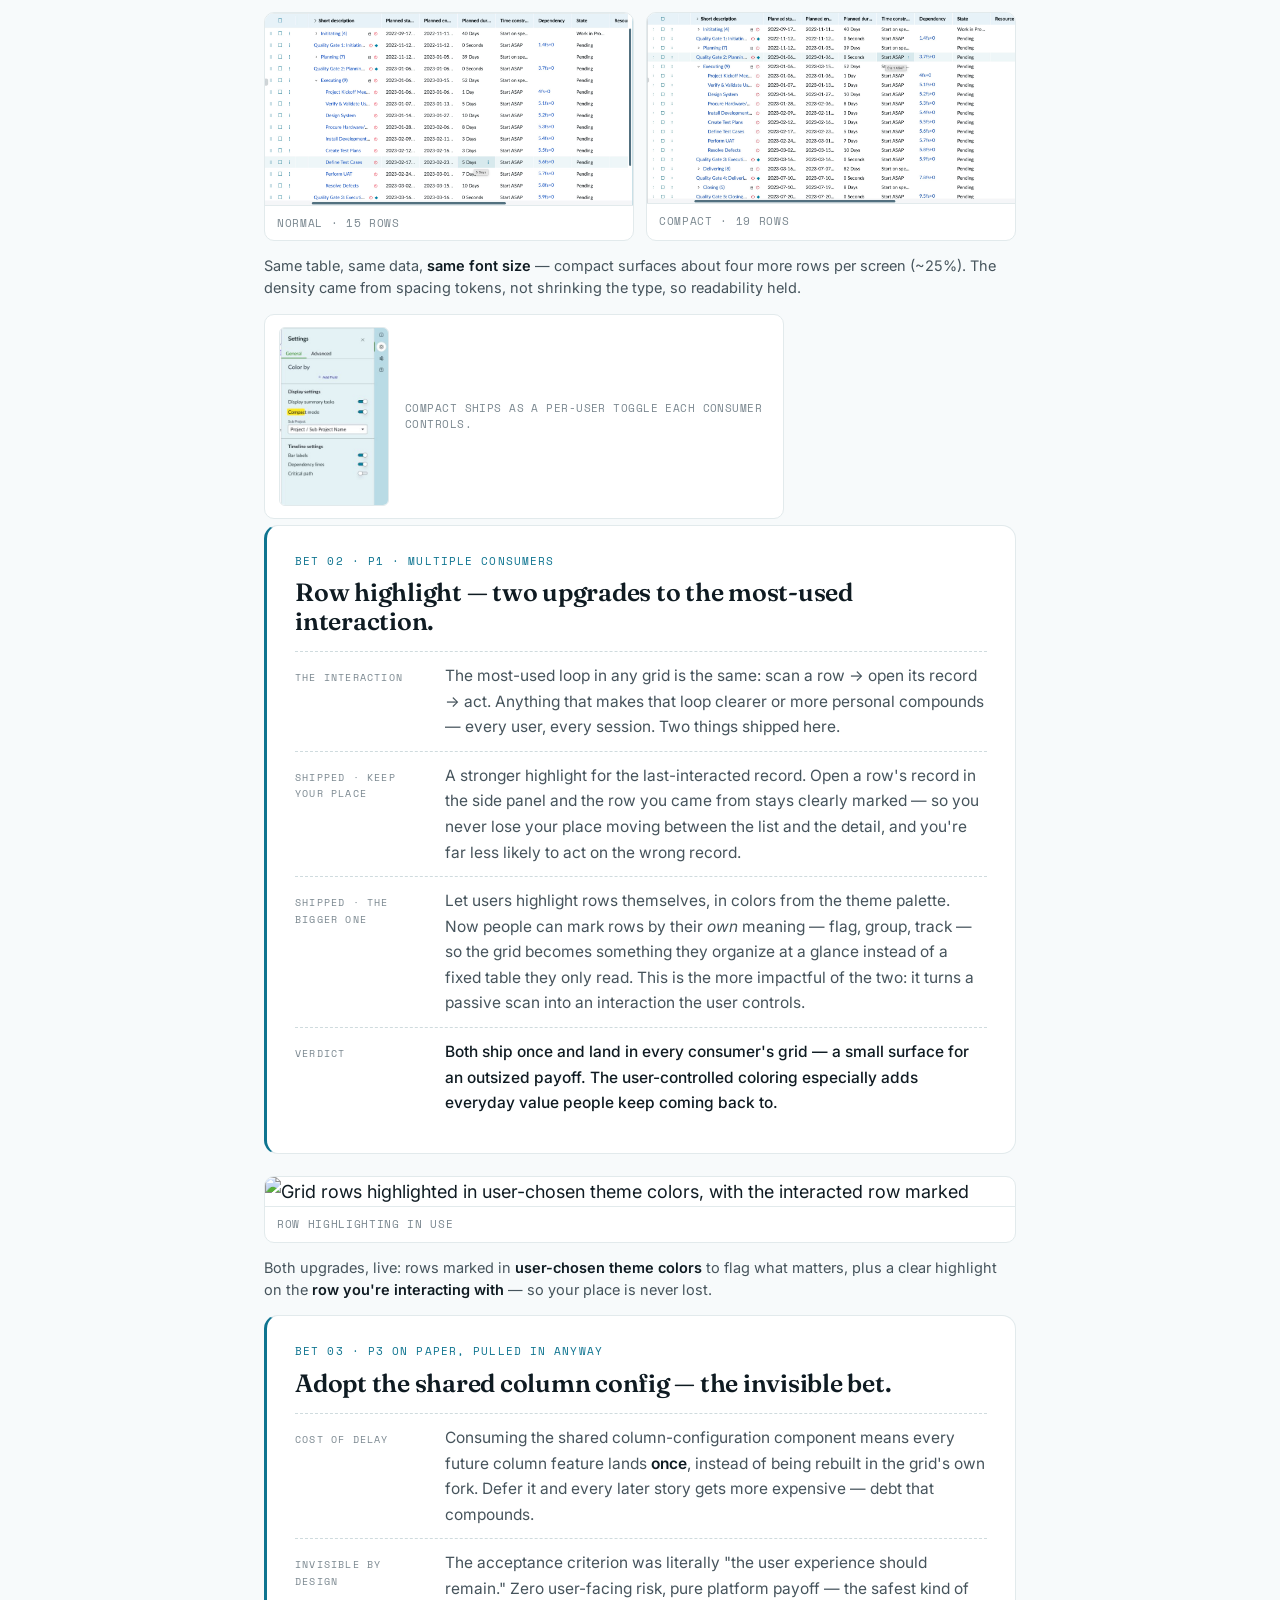
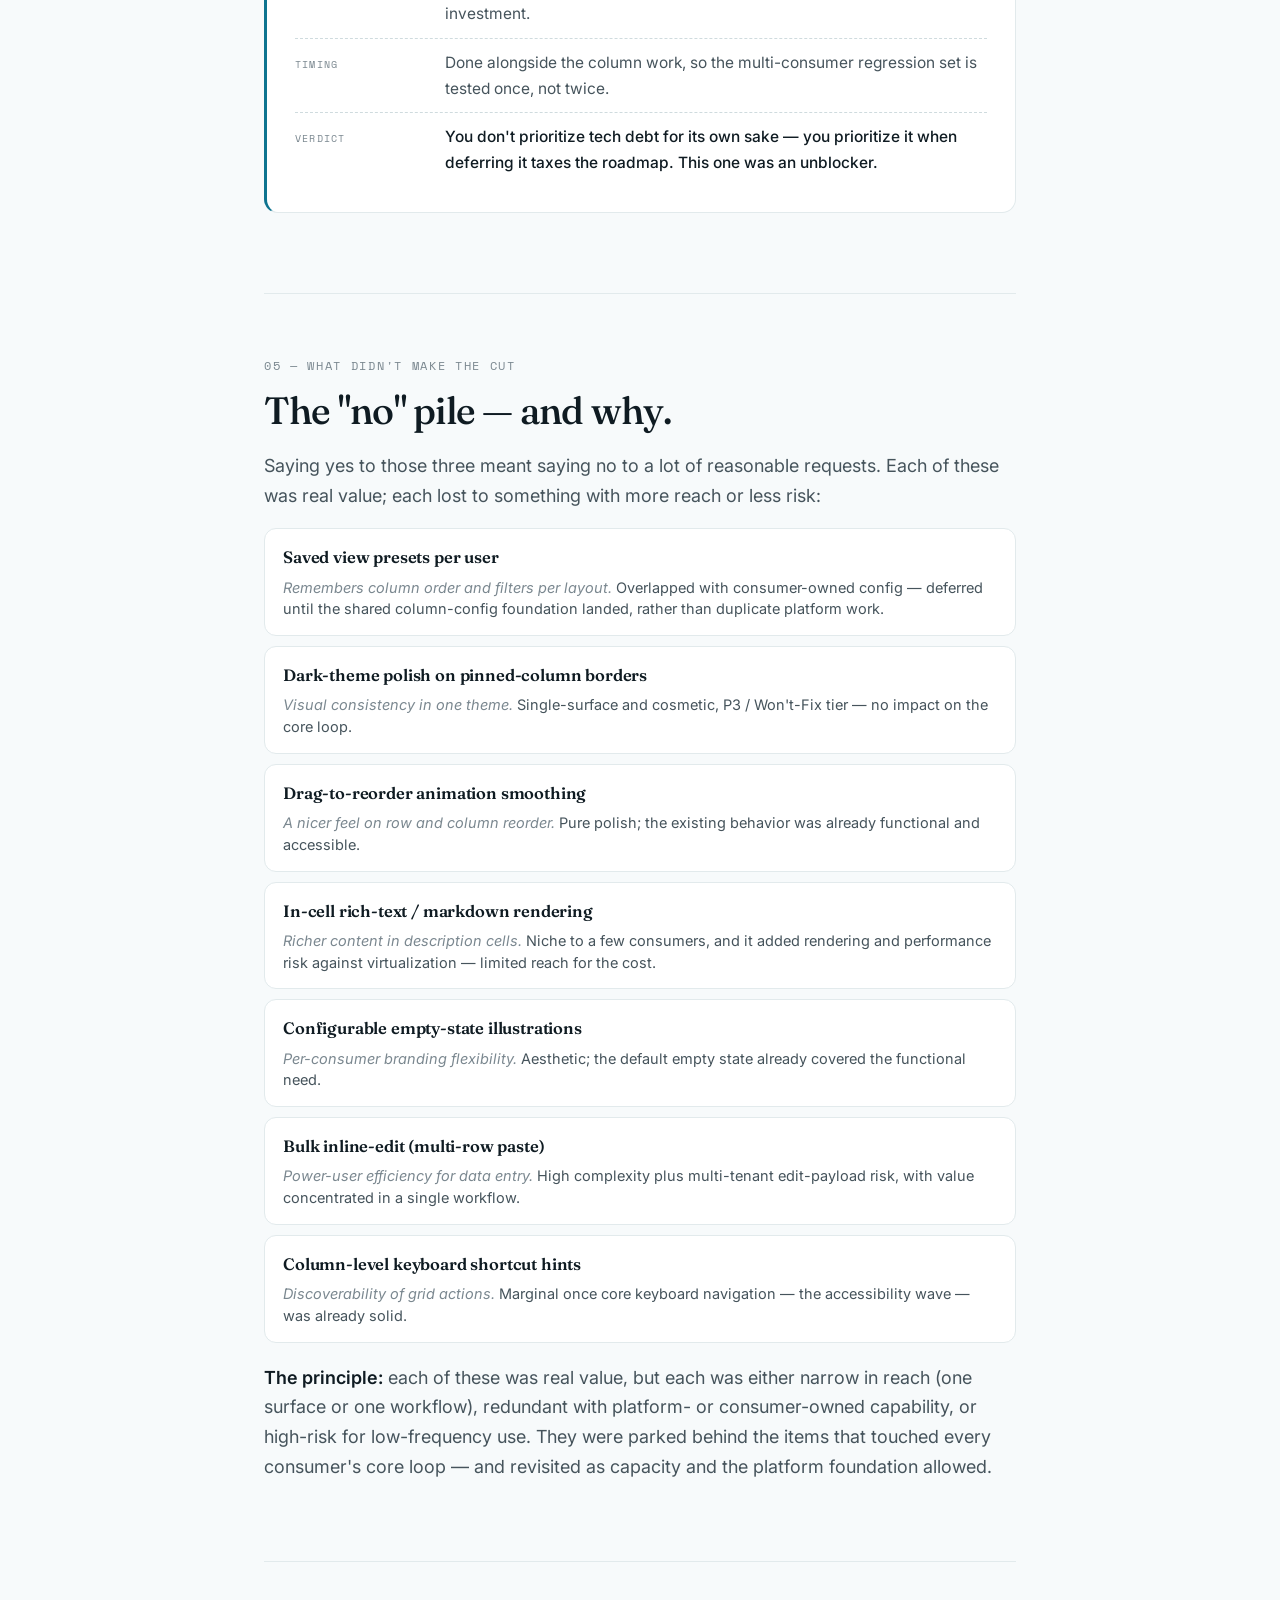
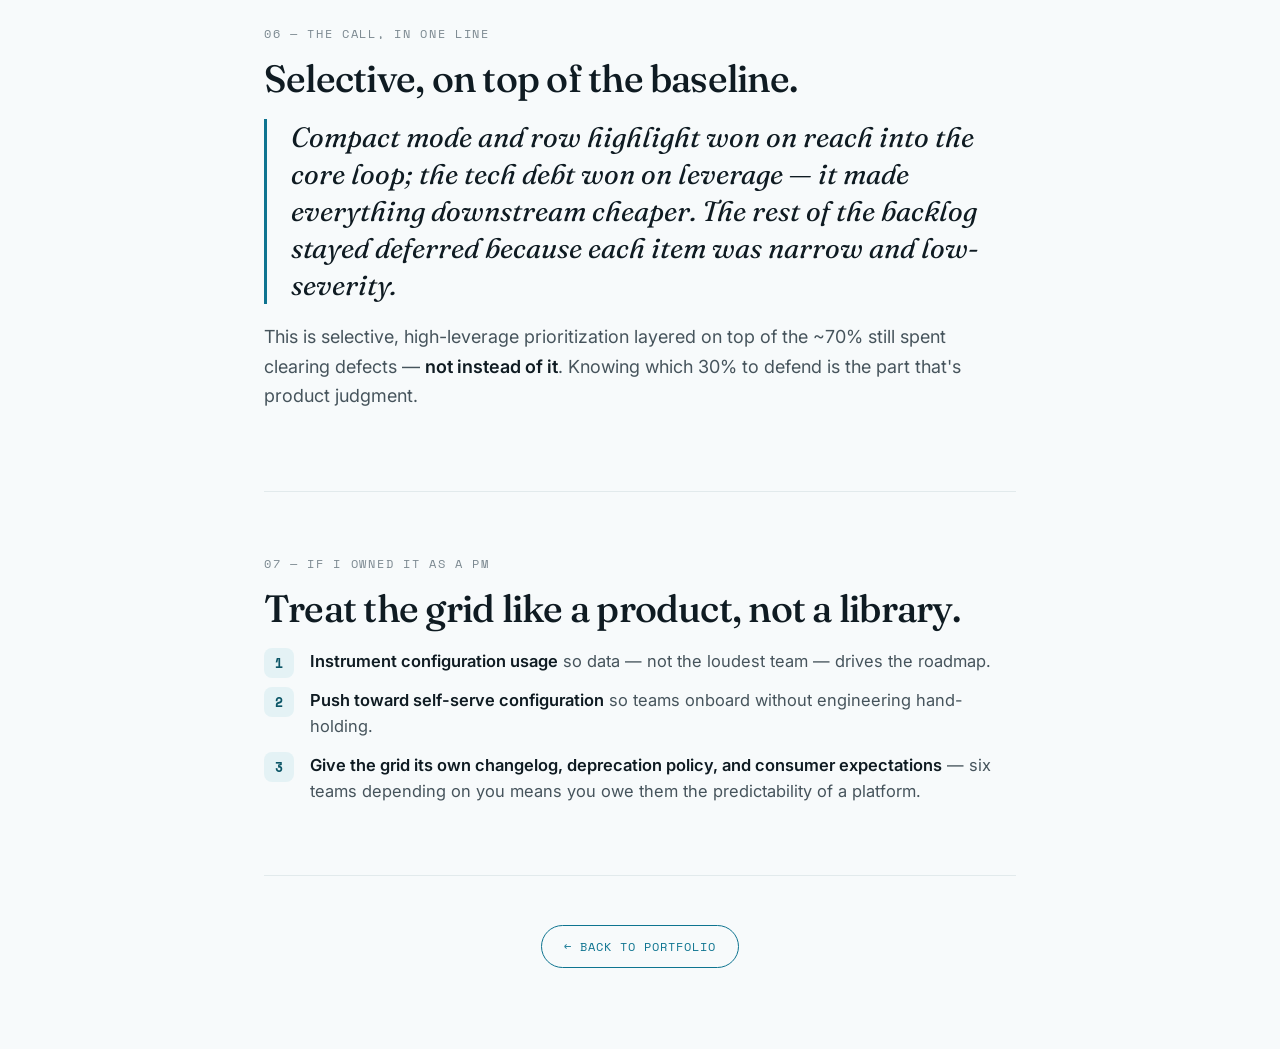
==== commit 6e2e2cb6: "Add files via upload" ====
--- a/case-studies/spm-grid.html
+++ b/case-studies/spm-grid.html
@@ -131,7 +131,7 @@
       <h2>One component, six products.</h2>
       <p>The data-grid is a <strong>shared UI component</strong> — the table that six SPM products render their data in:</p>
       <div class="teams">
-        <span>Financials</span><span>Goals</span><span>Portfolio Planning</span><span>CWM</span><span>EAP</span><span>Resource Management</span>
+        <span>CWM</span><span>EAP</span><span>Financials</span><span>Goals</span><span>Portfolio Planning</span><span>Resource Management</span>
       </div>
       <p>That shared nature changes the economics of every decision. Build a capability once and all six products get it instantly. Ship a regression once and all six inherit it. So the right question is never "does this one team want it?" — it's <strong>"how far does this multiply, and what does it cost everyone downstream?"</strong> That lens is what this case study is about.</p>
     </section>
@@ -148,7 +148,7 @@
     <section>
       <div class="kick">03 — The lens</div>
       <h2>Four factors, one tie-breaker.</h2>
-      <p>We scored every candidate against four things:</p>
+      <p>Together we scored every candidate against four things — a lens I helped bring to the table:</p>
       <ul class="lens">
         <li><b>Reach</b><span>How many of the six consumers actually benefit.</span></li>
         <li><b>Frequency</b><span>How often it touches the core user loop.</span></li>
@@ -184,12 +184,16 @@
 
       <div class="decision">
         <div class="tag">Bet 02 · P1 · multiple consumers</div>
-        <h3>Row highlight — fixing the most-used interaction.</h3>
-        <div class="row"><span class="lbl">The signal</span><p>Multiple defects from consuming teams reported the same thing: when a row's link opened the side panel, users lost track of <em>which</em> row they'd selected. A repeated, cross-team complaint — not a hypothesis.</p></div>
-        <div class="row"><span class="lbl">Frequency</span><p>It sits in the most-used interaction — click a row → open its record → act. Every session, every user.</p></div>
-        <div class="row"><span class="lbl">Quality adjacency</span><p>A highlight distinct from hover and full-selection also lowers the risk of editing the wrong record. Quality work in the shape of a feature.</p></div>
-        <div class="row"><span class="lbl">Semantic reach</span><p>Color-by-row also lets consumers encode meaning — parent vs. child vs. aggregate — in the hierarchical grids the suite relies on.</p></div>
-        <div class="row verdict"><span class="lbl">Verdict</span><p>A usability defect in the most-used interaction, raised by multiple consumers → outranks scattered cosmetic bugs.</p></div>
+        <h3>Row highlight — two upgrades to the most-used interaction.</h3>
+        <div class="row"><span class="lbl">The interaction</span><p>The most-used loop in any grid is the same: scan a row → open its record → act. Anything that makes that loop clearer or more personal compounds — every user, every session. Two things shipped here.</p></div>
+        <div class="row"><span class="lbl">Shipped · keep your place</span><p>A stronger highlight for the last-interacted record. Open a row's record in the side panel and the row you came from stays clearly marked — so you never lose your place moving between the list and the detail, and you're far less likely to act on the wrong record.</p></div>
+        <div class="row"><span class="lbl">Shipped · the bigger one</span><p>Let users highlight rows themselves, in colors from the theme palette. Now people can mark rows by their <em>own</em> meaning — flag, group, track — so the grid becomes something they organize at a glance instead of a fixed table they only read. This is the more impactful of the two: it turns a passive scan into an interaction the user controls.</p></div>
+        <div class="row verdict"><span class="lbl">Verdict</span><p>Both ship once and land in every consumer's grid — a small surface for an outsized payoff. The user-controlled coloring especially adds everyday value people keep coming back to.</p></div>
+      </div>
+
+      <div class="compare">
+        <div class="shot"><img src="../assets/grid-row-highlight.png" alt="Grid rows highlighted in user-chosen theme colors, with the interacted row marked" /><span class="cap2">Row highlighting in use</span></div>
+        <p class="figcap">Both upgrades, live: rows marked in <strong>user-chosen theme colors</strong> to flag what matters, plus a clear highlight on the <strong>row you're interacting with</strong> — so your place is never lost.</p>
       </div>
 
       <div class="decision">
